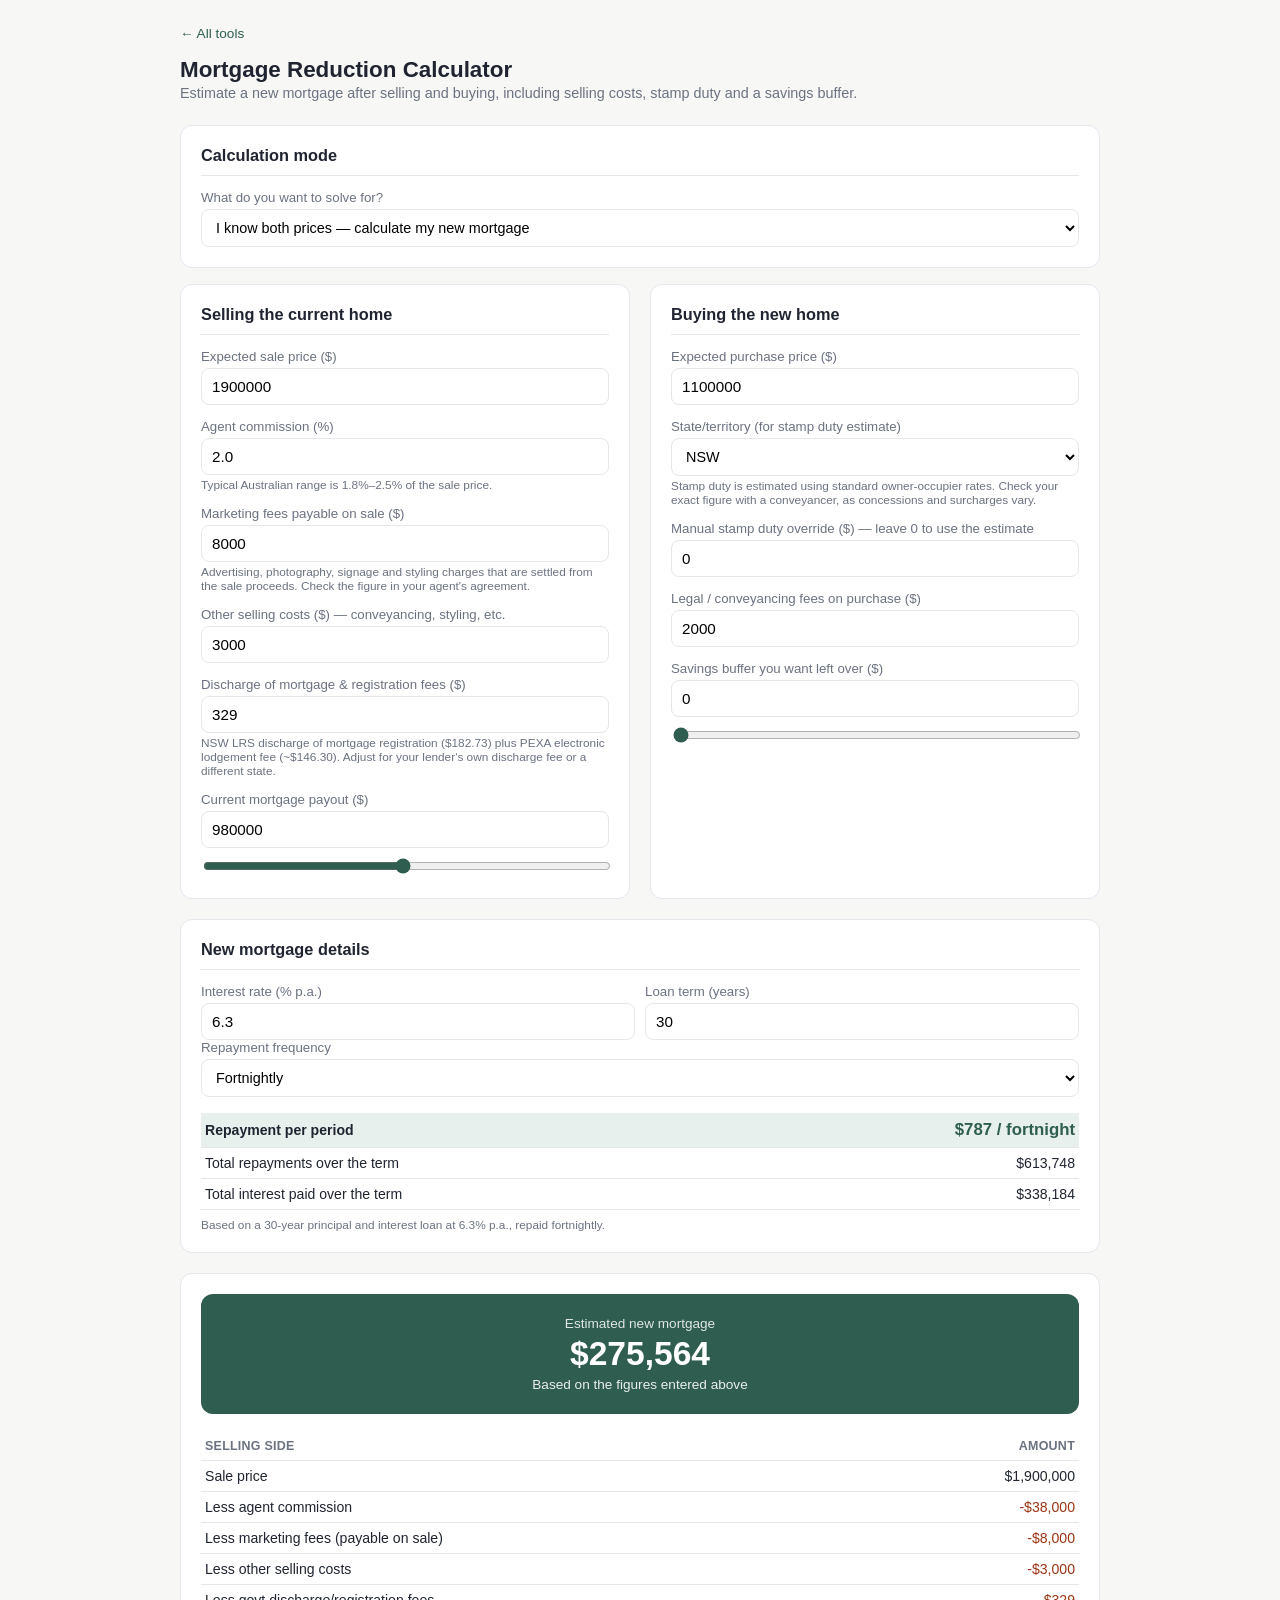
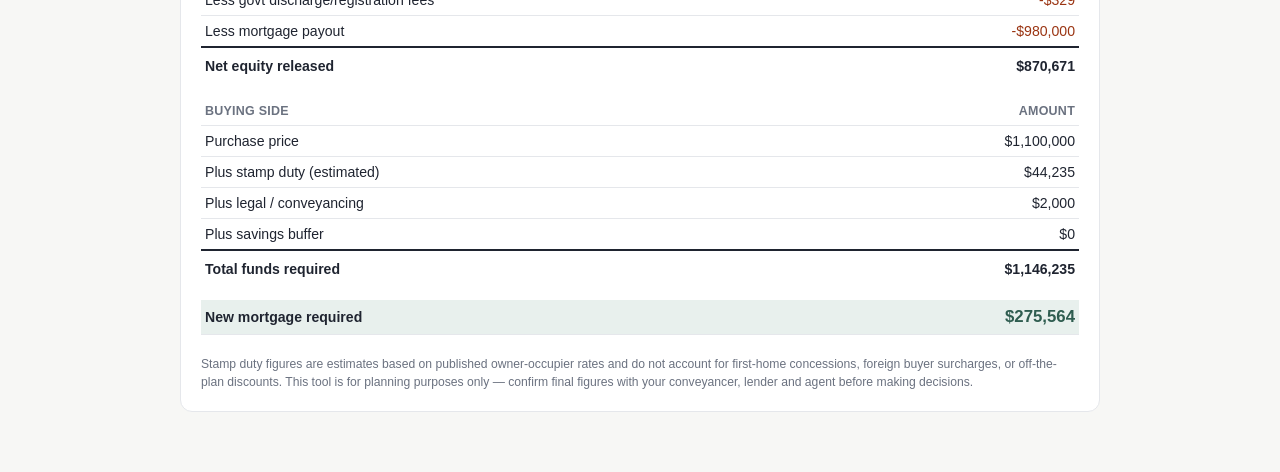
==== public/mortgage-calculator/index.html @ cf16e0ba "Add mortgage reduction calculator as first tool Co-Authored-By: Claude Opus 5.5 <noreply@anthropic.c" ====
<!DOCTYPE html>
<html lang="en-AU">
<head>
<meta charset="UTF-8">
<meta name="viewport" content="width=device-width, initial-scale=1">
<title>Mortgage Reduction Calculator</title>
<style>
  :root {
    --bg: #f7f7f5;
    --card: #ffffff;
    --ink: #1f2430;
    --muted: #6b7280;
    --line: #e5e7eb;
    --accent: #2f5d50;
    --accent-light: #e8f0ed;
    --warn: #9a3412;
    --warn-bg: #fdf2e9;
  }
  * { box-sizing: border-box; }
  body {
    margin: 0;
    font-family: -apple-system, BlinkMacSystemFont, "Segoe UI", Helvetica, Arial, sans-serif;
    background: var(--bg);
    color: var(--ink);
    padding: 24px 16px 60px;
  }
  .wrap { max-width: 920px; margin: 0 auto; }
  .back { font-size: 0.85rem; color: var(--accent); text-decoration: none; }
  .back:hover { text-decoration: underline; }
  h1 { font-size: 1.4rem; margin-bottom: 2px; }
  .sub { color: var(--muted); font-size: 0.9rem; margin-bottom: 24px; }
  .grid {
    display: grid;
    grid-template-columns: 1fr;
    gap: 20px;
  }
  @media (min-width: 760px) {
    .grid { grid-template-columns: 1fr 1fr; }
  }
  .card {
    background: var(--card);
    border: 1px solid var(--line);
    border-radius: 12px;
    padding: 20px;
  }
  .card h2 {
    font-size: 1.02rem;
    margin: 0 0 14px 0;
    padding-bottom: 10px;
    border-bottom: 1px solid var(--line);
  }
  label {
    display: block;
    font-size: 0.83rem;
    color: var(--muted);
    margin-bottom: 4px;
    margin-top: 14px;
  }
  label:first-of-type { margin-top: 0; }
  input[type="number"] {
    width: 100%;
    padding: 9px 10px;
    border: 1px solid var(--line);
    border-radius: 8px;
    font-size: 0.95rem;
    background: #fff;
  }
  input[type="number"]:focus { outline: 2px solid var(--accent); outline-offset: 1px; }
  .row { display: flex; gap: 10px; }
  .row > div { flex: 1; }
  select {
    width: 100%;
    padding: 9px 10px;
    border: 1px solid var(--line);
    border-radius: 8px;
    font-size: 0.9rem;
    background: #fff;
  }
  .hint { font-size: 0.74rem; color: var(--muted); margin-top: 3px; }
  input[type="range"] {
    width: 100%;
    margin-top: 8px;
    accent-color: var(--accent);
  }
  .slider-wrap { margin-top: 2px; }

  .results { grid-column: 1 / -1; }
  .headline {
    background: var(--accent);
    color: #fff;
    border-radius: 12px;
    padding: 22px;
    text-align: center;
    margin-bottom: 18px;
  }
  .headline .label { font-size: 0.85rem; opacity: 0.85; }
  .headline .value { font-size: 2.1rem; font-weight: 700; margin: 4px 0; }
  .headline .range { font-size: 0.85rem; opacity: 0.9; }

  table { width: 100%; border-collapse: collapse; font-size: 0.88rem; }
  th, td { text-align: left; padding: 7px 4px; border-bottom: 1px solid var(--line); }
  th { color: var(--muted); font-weight: 600; font-size: 0.78rem; text-transform: uppercase; letter-spacing: 0.02em; }
  td.num, th.num { text-align: right; font-variant-numeric: tabular-nums; }
  tr.total td { font-weight: 700; border-top: 2px solid var(--ink); border-bottom: none; padding-top: 10px; }
  tr.deduct td.num { color: var(--warn); }
  tr.result td { background: var(--accent-light); font-weight: 700; }
  tr.result td.num { color: var(--accent); font-size: 1.05rem; }

  .note {
    background: var(--warn-bg);
    border: 1px solid #f3d5b5;
    border-radius: 10px;
    padding: 12px 14px;
    font-size: 0.82rem;
    color: #7c2d12;
    margin-top: 16px;
  }
  .footer-note { font-size: 0.76rem; color: var(--muted); margin-top: 20px; line-height: 1.5; }
</style>
</head>
<body>
<div class="wrap">
  <a class="back" href="../">&larr; All tools</a>
  <h1>Mortgage Reduction Calculator</h1>
  <div class="sub">Estimate a new mortgage after selling and buying, including selling costs, stamp duty and a savings buffer.</div>

  <div class="grid">
    <div class="card results" style="margin-bottom:-4px;">
      <h2>Calculation mode</h2>
      <label>What do you want to solve for?</label>
      <select id="calcMode">
        <option value="forward">I know both prices — calculate my new mortgage</option>
        <option value="solveSale">I have a target mortgage & savings goal — calculate the sale price I need</option>
        <option value="solveBuy">I have a target mortgage & savings goal — calculate the purchase budget I can afford</option>
      </select>

      <div id="targetMortgageWrap" style="display:none;">
        <label>How do you want to set your target?</label>
        <select id="targetBasis">
          <option value="amount">I know the mortgage amount I want</option>
          <option value="repayment">I know what I can afford to repay each period</option>
        </select>

        <div id="repaymentTargetWrap" style="display:none;">
          <label id="desiredRepaymentLabel">Desired repayment per fortnight ($)</label>
          <input type="number" id="desiredRepayment" value="1500" step="50">
          <div class="hint">Uses the interest rate, loan term and repayment frequency set in the "New mortgage details" section below.</div>
        </div>

        <label id="targetMortgageLabel">Target new mortgage ($)</label>
        <input type="number" id="targetMortgage" value="300000" step="5000">
        <div class="hint" id="targetMortgageHint" style="display:none;">Calculated from your desired repayment.</div>
      </div>
    </div>

    <div class="card">
      <h2>Selling the current home</h2>
      <label id="salePriceLabel">Expected sale price ($)</label>
      <input type="number" id="salePrice" value="1900000" step="10000">

      <label>Agent commission (%)</label>
      <input type="number" id="agentPct" value="2.0" step="0.1">
      <div class="hint">Typical Australian range is 1.8%–2.5% of the sale price.</div>

      <label>Marketing fees payable on sale ($)</label>
      <input type="number" id="marketingFees" value="8000" step="500">
      <div class="hint">Advertising, photography, signage and styling charges that are settled from the sale proceeds. Check the figure in your agent's agreement.</div>

      <label>Other selling costs ($) — conveyancing, styling, etc.</label>
      <input type="number" id="sellExtra" value="3000" step="500">

      <label>Discharge of mortgage & registration fees ($)</label>
      <input type="number" id="sellGovFees" value="329" step="1">
      <div class="hint">NSW LRS discharge of mortgage registration ($182.73) plus PEXA electronic lodgement fee (~$146.30). Adjust for your lender's own discharge fee or a different state.</div>

      <label>Current mortgage payout ($)</label>
      <input type="number" id="mortgagePayout" value="980000" step="5000">
      <div class="slider-wrap">
        <input type="range" id="mortgagePayoutSlider" min="0" max="2000000" step="5000" value="980000">
      </div>
    </div>

    <div class="card">
      <h2>Buying the new home</h2>
      <label id="buyPriceLabel">Expected purchase price ($)</label>
      <input type="number" id="buyPrice" value="1100000" step="10000">

      <label>State/territory (for stamp duty estimate)</label>
      <select id="state">
        <option value="NSW" selected>NSW</option>
        <option value="VIC">VIC</option>
        <option value="QLD">QLD</option>
        <option value="OTHER">Other / manual entry</option>
      </select>
      <div class="hint">Stamp duty is estimated using standard owner-occupier rates. Check your exact figure with a conveyancer, as concessions and surcharges vary.</div>

      <label>Manual stamp duty override ($) — leave 0 to use the estimate</label>
      <input type="number" id="dutyOverride" value="0" step="1000">

      <label>Legal / conveyancing fees on purchase ($)</label>
      <input type="number" id="buyLegal" value="2000" step="250">

      <label>Savings buffer you want left over ($)</label>
      <input type="number" id="buffer" value="0" step="5000">
      <div class="slider-wrap">
        <input type="range" id="bufferSlider" min="0" max="500000" step="5000" value="0">
      </div>
    </div>

    <div class="card results">
      <h2>New mortgage details</h2>
      <div class="row">
        <div>
          <label>Interest rate (% p.a.)</label>
          <input type="number" id="interestRate" value="6.3" step="0.05">
        </div>
        <div>
          <label>Loan term (years)</label>
          <input type="number" id="loanTerm" value="30" step="1">
        </div>
      </div>
      <label>Repayment frequency</label>
      <select id="repayFreq">
        <option value="12">Monthly</option>
        <option value="26" selected>Fortnightly</option>
        <option value="52">Weekly</option>
      </select>

      <table style="margin-top:16px;">
        <tr class="result"><td>Repayment per period</td><td class="num" id="r_repayment">$0</td></tr>
        <tr><td>Total repayments over the term</td><td class="num" id="r_totalRepaid">$0</td></tr>
        <tr><td>Total interest paid over the term</td><td class="num" id="r_totalInterest">$0</td></tr>
      </table>
      <div class="hint" id="repayHint" style="margin-top:8px;"></div>
    </div>

    <div class="card results">
      <div class="headline">
        <div class="label" id="headlineLabel">Estimated new mortgage</div>
        <div class="value" id="headlineValue">$0</div>
        <div class="range" id="headlineRange"></div>
      </div>

      <table>
        <tr><th>Selling side</th><th class="num">Amount</th></tr>
        <tr><td>Sale price</td><td class="num" id="r_salePrice">$0</td></tr>
        <tr class="deduct"><td>Less agent commission</td><td class="num" id="r_agent">$0</td></tr>
        <tr class="deduct"><td>Less marketing fees (payable on sale)</td><td class="num" id="r_marketing">$0</td></tr>
        <tr class="deduct"><td>Less other selling costs</td><td class="num" id="r_sellExtra">$0</td></tr>
        <tr class="deduct"><td>Less govt discharge/registration fees</td><td class="num" id="r_sellGovFees">$0</td></tr>
        <tr class="deduct"><td>Less mortgage payout</td><td class="num" id="r_payout">$0</td></tr>
        <tr class="total"><td>Net equity released</td><td class="num" id="r_equity">$0</td></tr>
      </table>

      <table style="margin-top:16px;">
        <tr><th>Buying side</th><th class="num">Amount</th></tr>
        <tr><td>Purchase price</td><td class="num" id="r_buyPrice">$0</td></tr>
        <tr><td>Plus stamp duty (estimated)</td><td class="num" id="r_duty">$0</td></tr>
        <tr><td>Plus legal / conveyancing</td><td class="num" id="r_buyLegal">$0</td></tr>
        <tr><td>Plus savings buffer</td><td class="num" id="r_buffer">$0</td></tr>
        <tr class="total"><td>Total funds required</td><td class="num" id="r_totalCost">$0</td></tr>
      </table>

      <table style="margin-top:16px;">
        <tr class="result"><td id="r_finalLabel">New mortgage required</td><td class="num" id="r_final">$0</td></tr>
      </table>

      <div class="note" id="warningNote" style="display:none;"></div>

      <div class="footer-note">
        Stamp duty figures are estimates based on published owner-occupier rates and do not account for first-home concessions, foreign buyer surcharges, or off-the-plan discounts. This tool is for planning purposes only — confirm final figures with your conveyancer, lender and agent before making decisions.
      </div>
    </div>
  </div>
</div>

<script>
function fmt(n) {
  const neg = n < 0;
  n = Math.round(Math.abs(n));
  const s = "$" + n.toLocaleString("en-AU");
  return neg ? "-" + s : s;
}

// Simplified owner-occupier stamp duty estimators (standard rate, no concessions)
function stampDutyNSW(price) {
  if (price <= 16000) return price * 0.0125;
  if (price <= 35000) return 200 + (price - 16000) * 0.015;
  if (price <= 93000) return 485 + (price - 35000) * 0.0175;
  if (price <= 351000) return 1500 + (price - 93000) * 0.035;
  if (price <= 1168000) return 10530 + (price - 351000) * 0.045;
  return 47295 + (price - 1168000) * 0.055;
}
function stampDutyVIC(price) {
  if (price <= 25000) return price * 0.014;
  if (price <= 130000) return 350 + (price - 25000) * 0.024;
  if (price <= 960000) return 2870 + (price - 130000) * 0.06;
  if (price <= 2000000) return price * 0.055;
  return 110000 + (price - 2000000) * 0.065;
}
function stampDutyQLD(price) {
  if (price <= 5000) return 0;
  if (price <= 75000) return (price - 5000) * 0.015;
  if (price <= 540000) return 1050 + (price - 75000) * 0.035;
  if (price <= 1000000) return 17325 + (price - 540000) * 0.045;
  return 38025 + (price - 1000000) * 0.0575;
}

function dutyFor(price, state, dutyOverride) {
  if (dutyOverride > 0) return dutyOverride;
  if (state === "NSW") return stampDutyNSW(price);
  if (state === "VIC") return stampDutyVIC(price);
  if (state === "QLD") return stampDutyQLD(price);
  return 0;
}

// Finds the purchase price P such that P + duty(P) = targetSum, via binary search
// (duty is monotonic increasing in price, so this converges cleanly)
function solveBuyPriceForTotal(targetSum, state, dutyOverride) {
  if (targetSum <= 0) return 0;
  let lo = 0, hi = targetSum;
  for (let i = 0; i < 60; i++) {
    const mid = (lo + hi) / 2;
    const sum = mid + dutyFor(mid, state, dutyOverride);
    if (sum > targetSum) hi = mid; else lo = mid;
  }
  return (lo + hi) / 2;
}

function calc() {
  const mode = document.getElementById('calcMode').value;

  const agentPct = parseFloat(document.getElementById('agentPct').value) || 0;
  const sellExtra = parseFloat(document.getElementById('sellExtra').value) || 0;
  const marketingFees = parseFloat(document.getElementById('marketingFees').value) || 0;
  const sellGovFees = parseFloat(document.getElementById('sellGovFees').value) || 0;
  const mortgagePayout = parseFloat(document.getElementById('mortgagePayout').value) || 0;

  const state = document.getElementById('state').value;
  const dutyOverride = parseFloat(document.getElementById('dutyOverride').value) || 0;
  const buyLegal = parseFloat(document.getElementById('buyLegal').value) || 0;
  const buffer = parseFloat(document.getElementById('buffer').value) || 0;
  let targetMortgage = parseFloat(document.getElementById('targetMortgage').value) || 0;

  // Loan terms (used for repayments, and to work back from a desired repayment)
  const annualRate = parseFloat(document.getElementById('interestRate').value) || 0;
  const termYears = parseFloat(document.getElementById('loanTerm').value) || 0;
  const freq = parseInt(document.getElementById('repayFreq').value) || 12;
  const freqLabel = { 12: "month", 26: "fortnight", 52: "week" }[freq];
  const periodRate = (annualRate / 100) / freq;
  const numPeriods = termYears * freq;

  // If the target is set by repayment, work back to the mortgage that repayment supports
  const targetBasis = document.getElementById('targetBasis').value;
  if (mode !== "forward" && targetBasis === "repayment") {
    const desiredRepayment = parseFloat(document.getElementById('desiredRepayment').value) || 0;
    if (desiredRepayment > 0 && numPeriods > 0) {
      targetMortgage = periodRate === 0
        ? desiredRepayment * numPeriods
        : desiredRepayment * (1 - Math.pow(1 + periodRate, -numPeriods)) / periodRate;
    } else {
      targetMortgage = 0;
    }
    document.getElementById('targetMortgage').value = Math.round(targetMortgage);
  }

  let salePrice = parseFloat(document.getElementById('salePrice').value) || 0;
  let buyPrice = parseFloat(document.getElementById('buyPrice').value) || 0;
  let newMortgage, duty;

  if (mode === "solveSale") {
    // Fixed: buyPrice, targetMortgage, buffer. Solve: salePrice.
    duty = dutyFor(buyPrice, state, dutyOverride);
    const totalCost = buyPrice + duty + buyLegal + buffer;
    const requiredNetEquity = totalCost - targetMortgage;
    const factor = 1 - (agentPct / 100);
    salePrice = factor > 0 ? (requiredNetEquity + sellExtra + marketingFees + sellGovFees + mortgagePayout) / factor : 0;
    salePrice = Math.max(salePrice, 0);
    document.getElementById('salePrice').value = Math.round(salePrice);
    newMortgage = targetMortgage;
  } else if (mode === "solveBuy") {
    // Fixed: salePrice, targetMortgage, buffer. Solve: buyPrice.
    const agentFee = salePrice * (agentPct / 100);
    const netEquity = salePrice - agentFee - sellExtra - marketingFees - sellGovFees - mortgagePayout;
    const totalFunds = netEquity + targetMortgage;
    const targetSum = totalFunds - buyLegal - buffer;
    buyPrice = solveBuyPriceForTotal(targetSum, state, dutyOverride);
    duty = dutyFor(buyPrice, state, dutyOverride);
    document.getElementById('buyPrice').value = Math.round(buyPrice);
    newMortgage = targetMortgage;
  } else {
    // Forward mode: fixed salePrice & buyPrice, solve newMortgage.
    duty = dutyFor(buyPrice, state, dutyOverride);
  }

  const agentFee = salePrice * (agentPct / 100);
  const netEquity = salePrice - agentFee - sellExtra - marketingFees - sellGovFees - mortgagePayout;
  const totalCost = buyPrice + duty + buyLegal + buffer;
  if (mode === "forward") newMortgage = totalCost - netEquity;

  document.getElementById('r_salePrice').textContent = fmt(salePrice);
  document.getElementById('r_agent').textContent = "-" + fmt(agentFee);
  document.getElementById('r_marketing').textContent = "-" + fmt(marketingFees);
  document.getElementById('r_sellExtra').textContent = "-" + fmt(sellExtra);
  document.getElementById('r_sellGovFees').textContent = "-" + fmt(sellGovFees);
  document.getElementById('r_payout').textContent = "-" + fmt(mortgagePayout);
  document.getElementById('r_equity').textContent = fmt(netEquity);

  document.getElementById('r_buyPrice').textContent = fmt(buyPrice);
  document.getElementById('r_duty').textContent = fmt(duty) + (dutyOverride > 0 ? " (manual)" : (state === "OTHER" ? " (enter manually)" : ""));
  document.getElementById('r_buyLegal').textContent = fmt(buyLegal);
  document.getElementById('r_buffer').textContent = fmt(buffer);
  document.getElementById('r_totalCost').textContent = fmt(totalCost);

  const loanAmount = Math.max(newMortgage, 0);

  // Labels change depending on mode
  const headlineLabel = document.getElementById('headlineLabel');
  const finalLabel = document.getElementById('r_finalLabel');
  if (mode === "solveSale") {
    headlineLabel.textContent = "Sale price you need";
    finalLabel.textContent = "New mortgage (target, fixed)";
    document.getElementById('r_final').textContent = fmt(targetMortgage);
    document.getElementById('headlineValue').textContent = fmt(salePrice);
  } else if (mode === "solveBuy") {
    headlineLabel.textContent = "Purchase budget you can afford";
    finalLabel.textContent = "New mortgage (target, fixed)";
    document.getElementById('r_final').textContent = fmt(targetMortgage);
    document.getElementById('headlineValue').textContent = fmt(buyPrice);
  } else {
    headlineLabel.textContent = "Estimated new mortgage";
    finalLabel.textContent = "New mortgage required";
    document.getElementById('r_final').textContent = fmt(loanAmount);
    document.getElementById('headlineValue').textContent = fmt(loanAmount);
  }

  // Repayment calculation (principal & interest, standard amortisation)
  const repayAmount = (mode === "forward") ? loanAmount : Math.max(targetMortgage, 0);
  let repayment = 0;
  if (repayAmount > 0 && numPeriods > 0) {
    if (periodRate === 0) {
      repayment = repayAmount / numPeriods;
    } else {
      repayment = repayAmount * (periodRate * Math.pow(1 + periodRate, numPeriods)) / (Math.pow(1 + periodRate, numPeriods) - 1);
    }
  }
  const totalRepaid = repayment * numPeriods;
  const totalInterest = totalRepaid - repayAmount;

  document.getElementById('r_repayment').textContent = fmt(repayment) + " / " + freqLabel;
  document.getElementById('r_totalRepaid').textContent = fmt(totalRepaid);
  document.getElementById('r_totalInterest').textContent = fmt(totalInterest);
  document.getElementById('repayHint').textContent = repayAmount > 0
    ? "Based on a " + termYears + "-year principal and interest loan at " + annualRate + "% p.a., repaid " + freqLabel + "ly."
    : "No mortgage required on these figures, so there's nothing to repay.";

  const warningNote = document.getElementById('warningNote');
  if (mode === "forward" && newMortgage < 0) {
    warningNote.style.display = 'block';
    warningNote.textContent = "On these figures you'd have surplus funds of " + fmt(Math.abs(newMortgage)) + " left over after the purchase, rather than needing a mortgage.";
    document.getElementById('headlineRange').textContent = "Surplus of " + fmt(Math.abs(newMortgage)) + " on top of the buffer";
  } else {
    warningNote.style.display = 'none';
    document.getElementById('headlineRange').textContent = mode === "forward" ? "Based on the figures entered above" : "Sale/purchase price to hit your target mortgage & buffer";
  }

  if (state === "OTHER" && dutyOverride === 0) {
    warningNote.style.display = 'block';
    warningNote.textContent = "No stamp duty estimate is available for the selected state — enter a manual figure above for an accurate result.";
  }
}

function applyModeUI() {
  const mode = document.getElementById('calcMode').value;
  document.getElementById('targetMortgageWrap').style.display = (mode === "forward") ? 'none' : 'block';

  const byRepayment = document.getElementById('targetBasis').value === "repayment";
  document.getElementById('repaymentTargetWrap').style.display = byRepayment ? 'block' : 'none';
  document.getElementById('targetMortgage').readOnly = byRepayment;
  document.getElementById('targetMortgageHint').style.display = byRepayment ? 'block' : 'none';
  document.getElementById('targetMortgageLabel').textContent = byRepayment
    ? "Mortgage this repayment supports (calculated)" : "Target new mortgage ($)";
  const freqText = { 12: "month", 26: "fortnight", 52: "week" }[parseInt(document.getElementById('repayFreq').value) || 12];
  document.getElementById('desiredRepaymentLabel').textContent = "Desired repayment per " + freqText + " ($)";

  const salePriceInput = document.getElementById('salePrice');
  const buyPriceInput = document.getElementById('buyPrice');
  salePriceInput.readOnly = (mode === "solveSale");
  buyPriceInput.readOnly = (mode === "solveBuy");

  document.getElementById('salePriceLabel').textContent = (mode === "solveSale")
    ? "Sale price needed (calculated)" : "Expected sale price ($)";
  document.getElementById('buyPriceLabel').textContent = (mode === "solveBuy")
    ? "Purchase budget (calculated)" : "Expected purchase price ($)";

  calc();
}

document.getElementById('calcMode').addEventListener('change', applyModeUI);
document.getElementById('targetBasis').addEventListener('change', applyModeUI);
document.getElementById('repayFreq').addEventListener('change', applyModeUI);

document.querySelectorAll('input, select').forEach(el => {
  el.addEventListener('input', calc);
  el.addEventListener('change', calc);
});

// Keep the mortgage payout number field and slider in sync
const mortgageNum = document.getElementById('mortgagePayout');
const mortgageSlider = document.getElementById('mortgagePayoutSlider');
mortgageNum.addEventListener('input', () => { mortgageSlider.value = mortgageNum.value; });
mortgageSlider.addEventListener('input', () => { mortgageNum.value = mortgageSlider.value; calc(); });

// Keep the buffer number field and slider in sync
const bufferNum = document.getElementById('buffer');
const bufferSlider = document.getElementById('bufferSlider');
bufferNum.addEventListener('input', () => { bufferSlider.value = bufferNum.value; });
bufferSlider.addEventListener('input', () => { bufferNum.value = bufferSlider.value; calc(); });

applyModeUI();
</script>
</body>
</html>
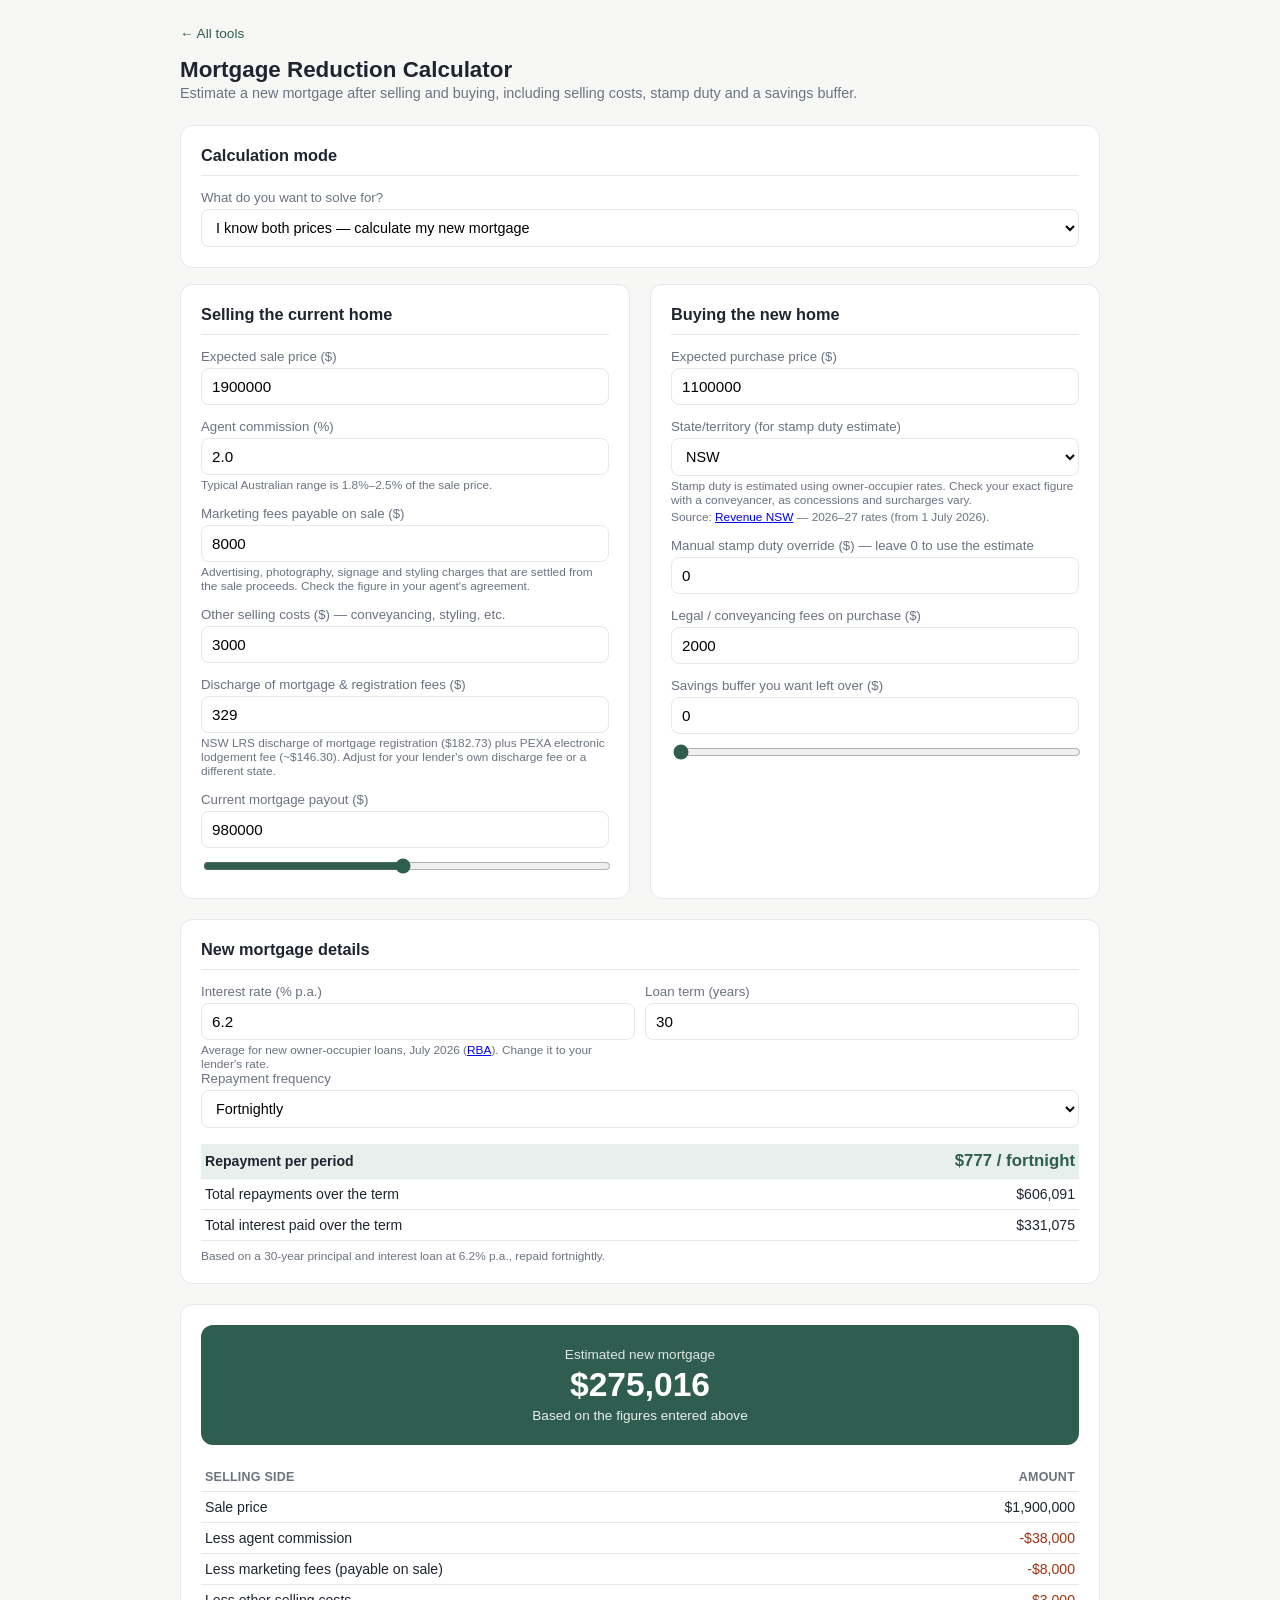
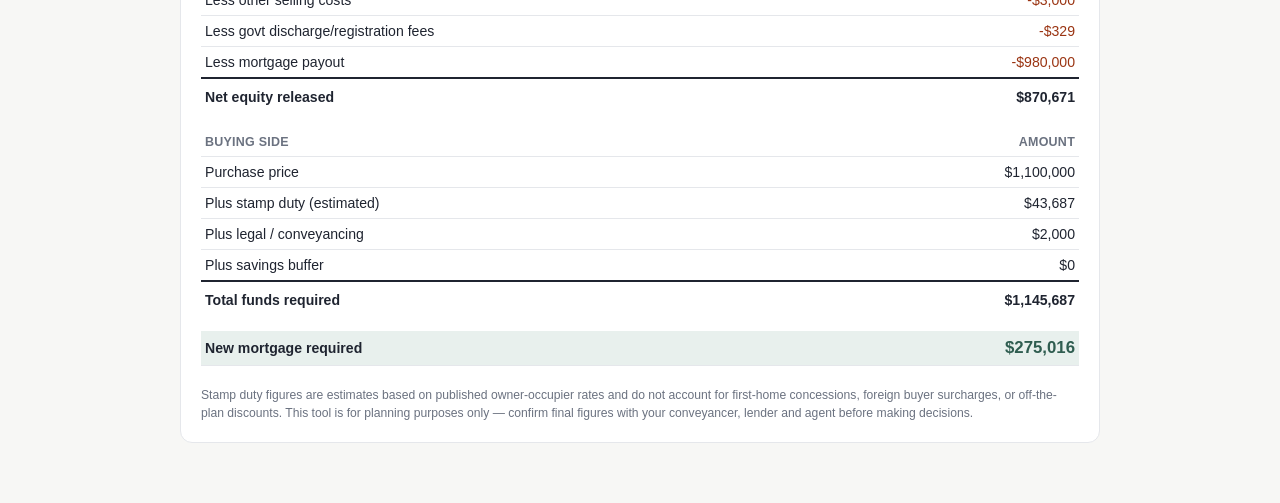
==== commit d8e6d3f5: "Mortgage calculator: live RBA average rate, updated stamp duty with sources - Monthly GitHub Action " ====
--- a/public/mortgage-calculator/index.html
+++ b/public/mortgage-calculator/index.html
@@ -192,7 +192,8 @@
         <option value="QLD">QLD</option>
         <option value="OTHER">Other / manual entry</option>
       </select>
-      <div class="hint">Stamp duty is estimated using standard owner-occupier rates. Check your exact figure with a conveyancer, as concessions and surcharges vary.</div>
+      <div class="hint">Stamp duty is estimated using owner-occupier rates. Check your exact figure with a conveyancer, as concessions and surcharges vary.</div>
+      <div class="hint" id="dutySource"></div>
 
       <label>Manual stamp duty override ($) — leave 0 to use the estimate</label>
       <input type="number" id="dutyOverride" value="0" step="1000">
@@ -213,6 +214,7 @@
         <div>
           <label>Interest rate (% p.a.)</label>
           <input type="number" id="interestRate" value="6.3" step="0.05">
+          <div class="hint" id="rateSource"></div>
         </div>
         <div>
           <label>Loan term (years)</label>
@@ -282,28 +284,40 @@
   return neg ? "-" + s : s;
 }
 
-// Simplified owner-occupier stamp duty estimators (standard rate, no concessions)
+// Owner-occupier stamp duty estimators, checked against each revenue office on 7 Oct 2026.
+// No first-home concessions or foreign buyer surcharges. Update when the official rates change.
+const DUTY_SOURCES = {
+  NSW: { asAt: "2026–27 rates (from 1 July 2026)", url: "https://www.revenue.nsw.gov.au/taxes-duties-levies-royalties/transfer-duty/understanding-transfer-duty/calculate-transfer-duty", name: "Revenue NSW" },
+  VIC: { asAt: "rates for contracts from 1 July 2021, incl. principal place of residence concession", url: "https://www.sro.vic.gov.au/about-us/rates-and-statistics/current-rates", name: "State Revenue Office Victoria" },
+  QLD: { asAt: "home concession rates", url: "https://qro.qld.gov.au/duties/transfer-duty/calculate/concession-rates/", name: "Queensland Revenue Office" }
+};
+
+// NSW general transfer duty plus premium duty, 1 July 2026 – 30 June 2027 (thresholds are CPI-indexed each July)
 function stampDutyNSW(price) {
-  if (price <= 16000) return price * 0.0125;
-  if (price <= 35000) return 200 + (price - 16000) * 0.015;
-  if (price <= 93000) return 485 + (price - 35000) * 0.0175;
-  if (price <= 351000) return 1500 + (price - 93000) * 0.035;
-  if (price <= 1168000) return 10530 + (price - 351000) * 0.045;
-  return 47295 + (price - 1168000) * 0.055;
-}
+  if (price <= 18000) return Math.max(price * 0.0125, 20);
+  if (price <= 38000) return 225 + (price - 18000) * 0.015;
+  if (price <= 103000) return 525 + (price - 38000) * 0.0175;
+  if (price <= 387000) return 1662 + (price - 103000) * 0.035;
+  if (price <= 1290000) return 11602 + (price - 387000) * 0.045;
+  if (price <= 3870000) return 52237 + (price - 1290000) * 0.055;
+  return 194137 + (price - 3870000) * 0.07;
+}
+// VIC general rates, with the principal place of residence (PPR) concession between $130,000 and $550,000
 function stampDutyVIC(price) {
   if (price <= 25000) return price * 0.014;
   if (price <= 130000) return 350 + (price - 25000) * 0.024;
+  if (price <= 440000) return 2870 + (price - 130000) * 0.05;   // PPR concession
+  if (price <= 550000) return 18370 + (price - 440000) * 0.06;  // PPR concession
   if (price <= 960000) return 2870 + (price - 130000) * 0.06;
   if (price <= 2000000) return price * 0.055;
   return 110000 + (price - 2000000) * 0.065;
 }
+// QLD home concession rates (buying a home you will live in)
 function stampDutyQLD(price) {
-  if (price <= 5000) return 0;
-  if (price <= 75000) return (price - 5000) * 0.015;
-  if (price <= 540000) return 1050 + (price - 75000) * 0.035;
-  if (price <= 1000000) return 17325 + (price - 540000) * 0.045;
-  return 38025 + (price - 1000000) * 0.0575;
+  if (price <= 350000) return price * 0.01;
+  if (price <= 540000) return 3500 + (price - 350000) * 0.035;
+  if (price <= 1000000) return 10150 + (price - 540000) * 0.045;
+  return 30850 + (price - 1000000) * 0.0575;
 }
 
 function dutyFor(price, state, dutyOverride) {
@@ -464,6 +478,18 @@
     document.getElementById('headlineRange').textContent = mode === "forward" ? "Based on the figures entered above" : "Sale/purchase price to hit your target mortgage & buffer";
   }
 
+  const src = DUTY_SOURCES[state];
+  const dutySource = document.getElementById('dutySource');
+  dutySource.replaceChildren();
+  if (src) {
+    const link = document.createElement('a');
+    link.href = src.url;
+    link.target = '_blank';
+    link.rel = 'noopener';
+    link.textContent = src.name;
+    dutySource.append("Source: ", link, " — " + src.asAt + ".");
+  }
+
   if (state === "OTHER" && dutyOverride === 0) {
     warningNote.style.display = 'block';
     warningNote.textContent = "No stamp duty estimate is available for the selected state — enter a manual figure above for an accurate result.";
@@ -518,6 +544,25 @@
 bufferSlider.addEventListener('input', () => { bufferNum.value = bufferSlider.value; calc(); });
 
 applyModeUI();
+
+// Pre-fill the interest rate with the RBA's latest average, saved monthly into rates.json.
+// If it can't be loaded, the default rate above is kept.
+fetch('rates.json', { cache: 'no-cache' })
+  .then(r => r.ok ? r.json() : Promise.reject())
+  .then(data => {
+    if (typeof data.rate !== 'number') return;
+    document.getElementById('interestRate').value = data.rate;
+    const link = document.createElement('a');
+    link.href = data.sourceUrl;
+    link.target = '_blank';
+    link.rel = 'noopener';
+    link.textContent = 'RBA';
+    document.getElementById('rateSource').append(
+      "Average for new owner-occupier loans, " + data.month + " (", link, "). Change it to your lender's rate."
+    );
+    calc();
+  })
+  .catch(() => {});
 </script>
 </body>
 </html>
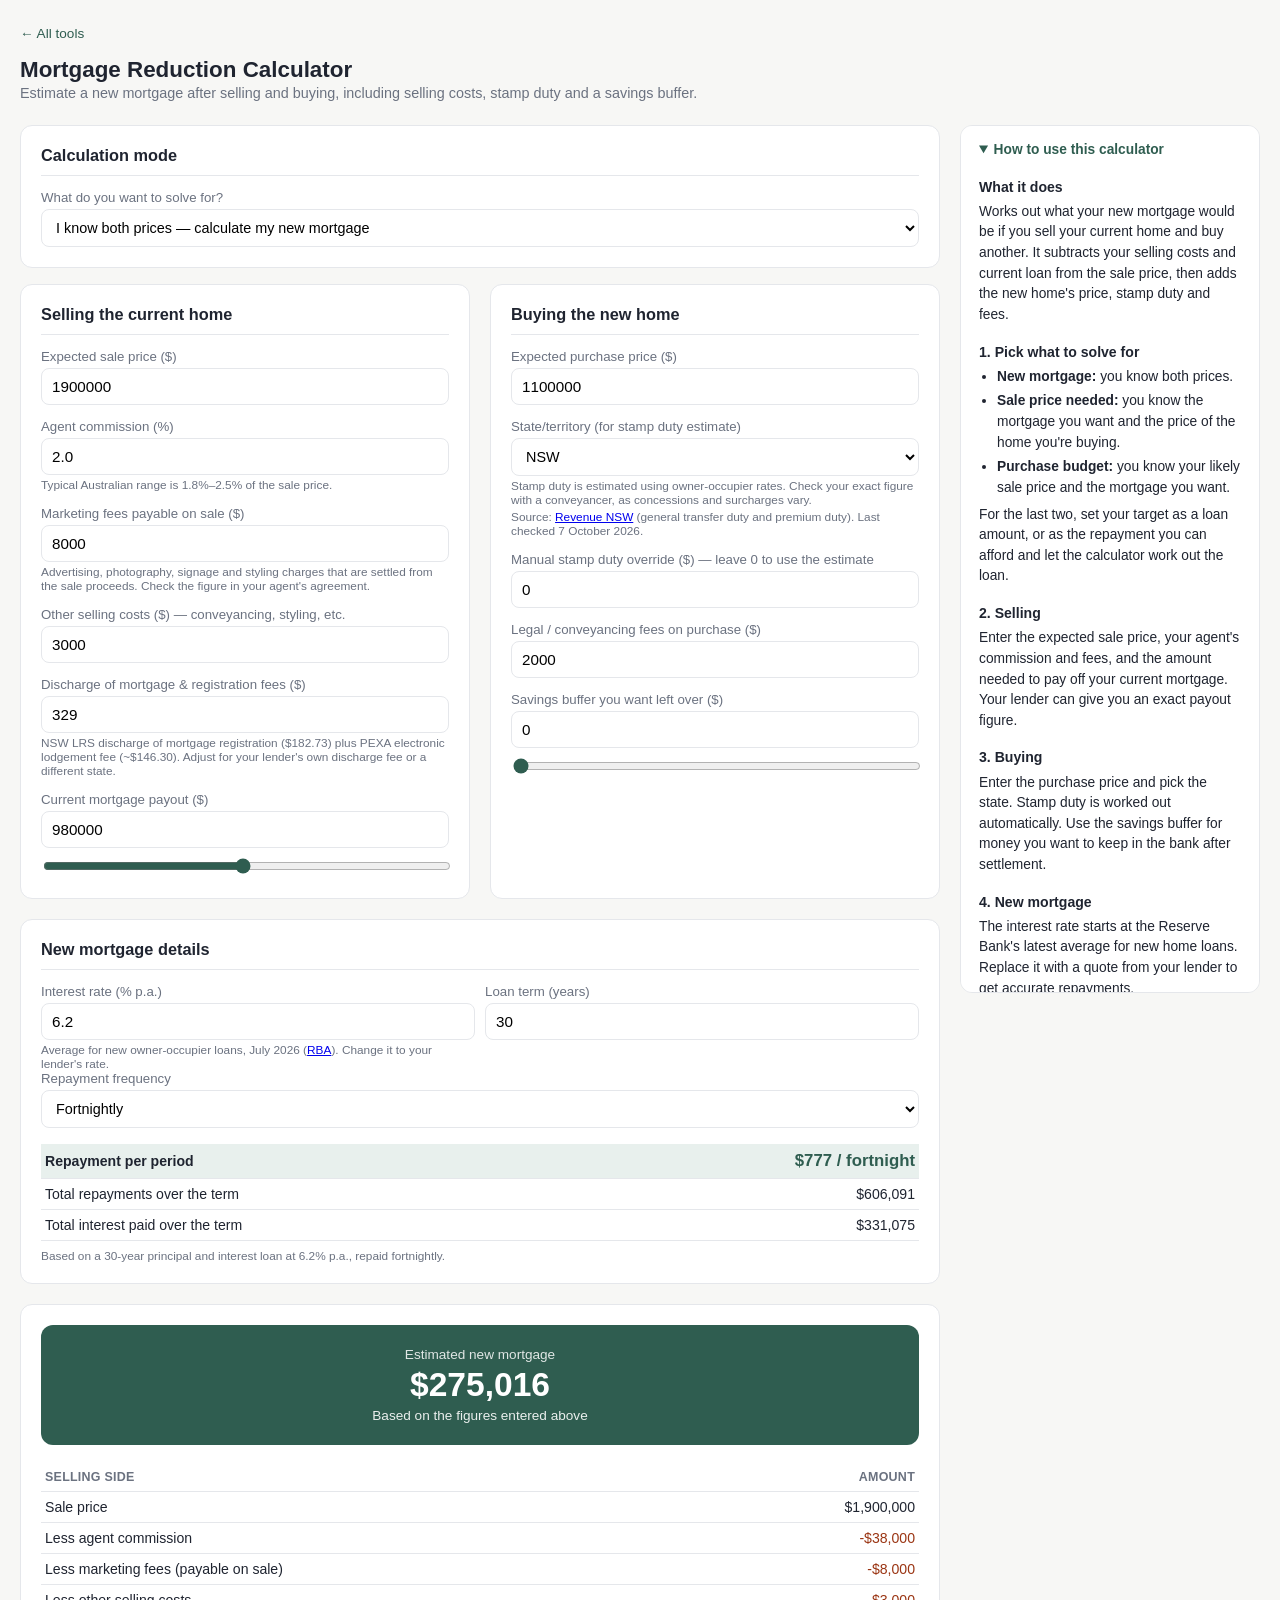
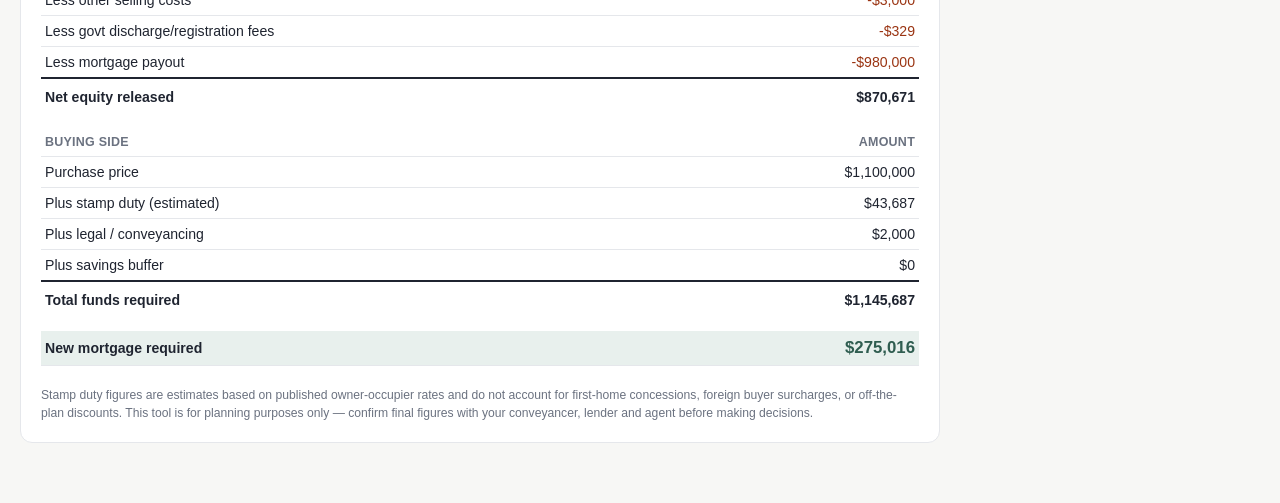
==== commit 16d1c896: "Mortgage calculator: help guide, auto-updated stamp duty - Add a how-to guide (sidebar on wide scree" ====
--- a/public/mortgage-calculator/index.html
+++ b/public/mortgage-calculator/index.html
@@ -25,6 +25,29 @@
     padding: 24px 16px 60px;
   }
   .wrap { max-width: 920px; margin: 0 auto; }
+
+  /* Guide: a sticky sidebar on wide screens, a collapsible panel above the calculator on narrow ones */
+  .layout { display: flex; flex-direction: column; gap: 20px; }
+  .guide {
+    background: var(--card);
+    border: 1px solid var(--line);
+    border-radius: 12px;
+    padding: 14px 18px;
+    font-size: 0.86rem;
+    line-height: 1.5;
+  }
+  .guide summary { font-weight: 600; cursor: pointer; color: var(--accent); }
+  .guide h3 { font-size: 0.88rem; margin: 16px 0 4px; }
+  .guide p { margin: 0 0 6px; }
+  .guide ul { margin: 0 0 6px; padding-left: 18px; }
+  .guide li { margin-bottom: 4px; }
+  @media (min-width: 1180px) {
+    .wrap { max-width: 1240px; }
+    .layout { flex-direction: row-reverse; align-items: flex-start; }
+    .layout > .grid { flex: 1; min-width: 0; }
+    .guide-wrap { width: 300px; flex-shrink: 0; position: sticky; top: 16px; }
+    .guide { max-height: calc(100vh - 32px); overflow-y: auto; }
+  }
   .back { font-size: 0.85rem; color: var(--accent); text-decoration: none; }
   .back:hover { text-decoration: underline; }
   h1 { font-size: 1.4rem; margin-bottom: 2px; }
@@ -123,6 +146,48 @@
   <a class="back" href="../">&larr; All tools</a>
   <h1>Mortgage Reduction Calculator</h1>
   <div class="sub">Estimate a new mortgage after selling and buying, including selling costs, stamp duty and a savings buffer.</div>
+
+  <div class="layout">
+  <aside class="guide-wrap">
+    <details class="guide" id="guide" open>
+      <summary>How to use this calculator</summary>
+
+      <h3>What it does</h3>
+      <p>Works out what your new mortgage would be if you sell your current home and buy another. It subtracts your selling costs and current loan from the sale price, then adds the new home's price, stamp duty and fees.</p>
+
+      <h3>1. Pick what to solve for</h3>
+      <ul>
+        <li><b>New mortgage:</b> you know both prices.</li>
+        <li><b>Sale price needed:</b> you know the mortgage you want and the price of the home you're buying.</li>
+        <li><b>Purchase budget:</b> you know your likely sale price and the mortgage you want.</li>
+      </ul>
+      <p>For the last two, set your target as a loan amount, or as the repayment you can afford and let the calculator work out the loan.</p>
+
+      <h3>2. Selling</h3>
+      <p>Enter the expected sale price, your agent's commission and fees, and the amount needed to pay off your current mortgage. Your lender can give you an exact payout figure.</p>
+
+      <h3>3. Buying</h3>
+      <p>Enter the purchase price and pick the state. Stamp duty is worked out automatically. Use the savings buffer for money you want to keep in the bank after settlement.</p>
+
+      <h3>4. New mortgage</h3>
+      <p>The interest rate starts at the Reserve Bank's latest average for new home loans. Replace it with a quote from your lender to get accurate repayments.</p>
+
+      <h3>Where the numbers come from</h3>
+      <ul>
+        <li><b>Stamp duty:</b> rates for buying a home you'll live in, checked against each state revenue office every month. Victoria and Queensland include their home buyer concessions.</li>
+        <li><b>Interest rate:</b> the RBA's average for new owner-occupier loans, updated monthly.</li>
+      </ul>
+
+      <h3>First home buyers</h3>
+      <p>Not covered, and not needed. This calculator assumes you're selling a home you own, and in NSW, VIC and QLD you're only a first home buyer if you've never owned a home in Australia.</p>
+
+      <h3>Not included</h3>
+      <p>Lenders mortgage insurance, bridging finance, lender application fees, moving costs, and council or water rate adjustments at settlement. Add any you expect to "Other selling costs" or "Legal / conveyancing fees".</p>
+
+      <h3>Your privacy</h3>
+      <p>Everything is calculated in your browser. Nothing you enter is saved or sent anywhere.</p>
+    </details>
+  </aside>
 
   <div class="grid">
     <div class="card results" style="margin-bottom:-4px;">
@@ -274,6 +339,7 @@
       </div>
     </div>
   </div>
+  </div>
 </div>
 
 <script>
@@ -284,48 +350,18 @@
   return neg ? "-" + s : s;
 }
 
-// Owner-occupier stamp duty estimators, checked against each revenue office on 7 Oct 2026.
-// No first-home concessions or foreign buyer surcharges. Update when the official rates change.
-const DUTY_SOURCES = {
-  NSW: { asAt: "2026–27 rates (from 1 July 2026)", url: "https://www.revenue.nsw.gov.au/taxes-duties-levies-royalties/transfer-duty/understanding-transfer-duty/calculate-transfer-duty", name: "Revenue NSW" },
-  VIC: { asAt: "rates for contracts from 1 July 2021, incl. principal place of residence concession", url: "https://www.sro.vic.gov.au/about-us/rates-and-statistics/current-rates", name: "State Revenue Office Victoria" },
-  QLD: { asAt: "home concession rates", url: "https://qro.qld.gov.au/duties/transfer-duty/calculate/concession-rates/", name: "Queensland Revenue Office" }
-};
-
-// NSW general transfer duty plus premium duty, 1 July 2026 – 30 June 2027 (thresholds are CPI-indexed each July)
-function stampDutyNSW(price) {
-  if (price <= 18000) return Math.max(price * 0.0125, 20);
-  if (price <= 38000) return 225 + (price - 18000) * 0.015;
-  if (price <= 103000) return 525 + (price - 38000) * 0.0175;
-  if (price <= 387000) return 1662 + (price - 103000) * 0.035;
-  if (price <= 1290000) return 11602 + (price - 387000) * 0.045;
-  if (price <= 3870000) return 52237 + (price - 1290000) * 0.055;
-  return 194137 + (price - 3870000) * 0.07;
-}
-// VIC general rates, with the principal place of residence (PPR) concession between $130,000 and $550,000
-function stampDutyVIC(price) {
-  if (price <= 25000) return price * 0.014;
-  if (price <= 130000) return 350 + (price - 25000) * 0.024;
-  if (price <= 440000) return 2870 + (price - 130000) * 0.05;   // PPR concession
-  if (price <= 550000) return 18370 + (price - 440000) * 0.06;  // PPR concession
-  if (price <= 960000) return 2870 + (price - 130000) * 0.06;
-  if (price <= 2000000) return price * 0.055;
-  return 110000 + (price - 2000000) * 0.065;
-}
-// QLD home concession rates (buying a home you will live in)
-function stampDutyQLD(price) {
-  if (price <= 350000) return price * 0.01;
-  if (price <= 540000) return 3500 + (price - 350000) * 0.035;
-  if (price <= 1000000) return 10150 + (price - 540000) * 0.045;
-  return 30850 + (price - 1000000) * 0.0575;
-}
+// Owner-occupier stamp duty rates, loaded from stamp-duty.json. That file is refreshed monthly
+// from each state revenue office by scripts/update_stamp_duty.py (no first-home concessions or
+// foreign buyer surcharges). Each bracket: duty = base + rate × (price − over), at least min.
+let dutyData = null;
+let dutyLoadFailed = false;
 
 function dutyFor(price, state, dutyOverride) {
   if (dutyOverride > 0) return dutyOverride;
-  if (state === "NSW") return stampDutyNSW(price);
-  if (state === "VIC") return stampDutyVIC(price);
-  if (state === "QLD") return stampDutyQLD(price);
-  return 0;
+  const s = dutyData && dutyData.states[state];
+  if (!s) return 0;
+  const b = s.brackets.find(b => b.upTo === null || price <= b.upTo);
+  return Math.max(b.base + b.rate * Math.max(price - b.over, 0), b.min || 0);
 }
 
 // Finds the purchase price P such that P + duty(P) = targetSum, via binary search
@@ -478,7 +514,7 @@
     document.getElementById('headlineRange').textContent = mode === "forward" ? "Based on the figures entered above" : "Sale/purchase price to hit your target mortgage & buffer";
   }
 
-  const src = DUTY_SOURCES[state];
+  const src = dutyData && dutyData.states[state];
   const dutySource = document.getElementById('dutySource');
   dutySource.replaceChildren();
   if (src) {
@@ -487,12 +523,18 @@
     link.target = '_blank';
     link.rel = 'noopener';
     link.textContent = src.name;
-    dutySource.append("Source: ", link, " — " + src.asAt + ".");
+    const checked = new Date(dutyData.checked).toLocaleDateString("en-AU", { day: "numeric", month: "long", year: "numeric" });
+    dutySource.append("Source: ", link, " (" + src.basis + "). Last checked " + checked + ".");
   }
 
   if (state === "OTHER" && dutyOverride === 0) {
     warningNote.style.display = 'block';
     warningNote.textContent = "No stamp duty estimate is available for the selected state — enter a manual figure above for an accurate result.";
+  } else if (state !== "OTHER" && dutyOverride === 0 && !dutyData) {
+    warningNote.style.display = 'block';
+    warningNote.textContent = dutyLoadFailed
+      ? "Stamp duty rates couldn't be loaded. Refresh the page, or enter a manual stamp duty figure above."
+      : "Loading stamp duty rates…";
   }
 }
 
@@ -544,6 +586,15 @@
 bufferSlider.addEventListener('input', () => { bufferNum.value = bufferSlider.value; calc(); });
 
 applyModeUI();
+
+// Start the guide collapsed on narrow screens so the calculator is visible first.
+if (!window.matchMedia('(min-width: 1180px)').matches) document.getElementById('guide').open = false;
+
+fetch('stamp-duty.json', { cache: 'no-cache' })
+  .then(r => r.ok ? r.json() : Promise.reject())
+  .then(data => { dutyData = data; })
+  .catch(() => { dutyLoadFailed = true; })
+  .finally(calc);
 
 // Pre-fill the interest rate with the RBA's latest average, saved monthly into rates.json.
 // If it can't be loaded, the default rate above is kept.
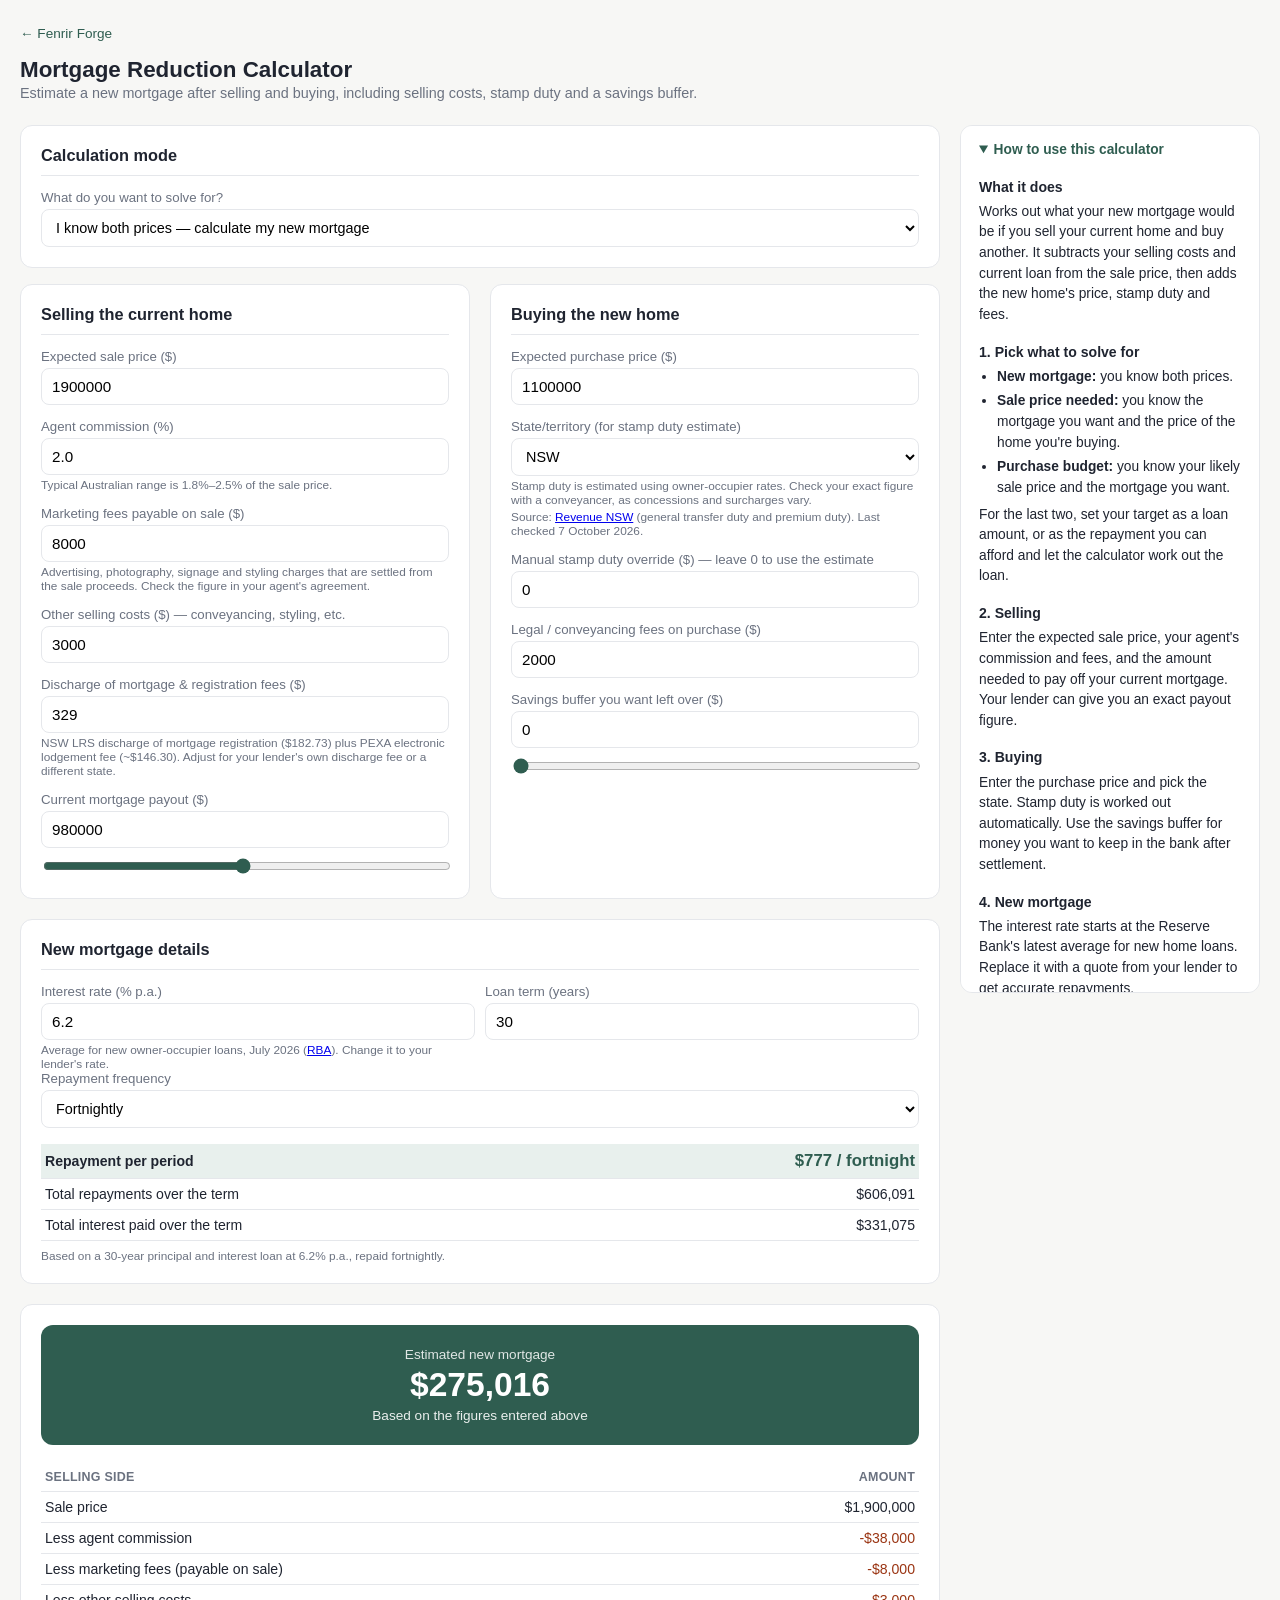
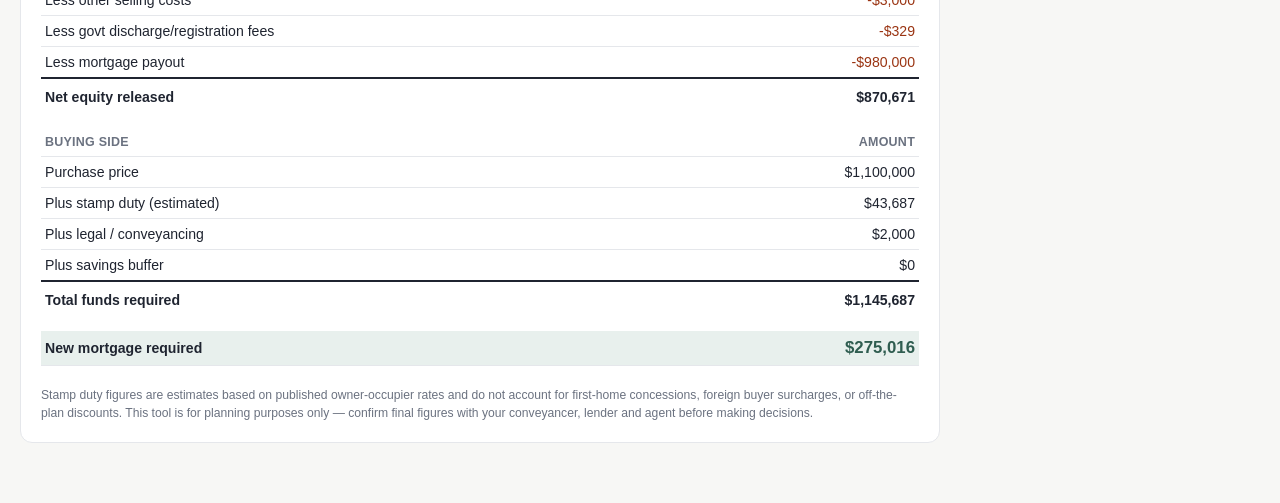
==== commit 8276063e: "Rebrand home page as Fenrir Forge with shield logo and favicon Co-Authored-By: Claude Opus 5.5 <nore" ====
--- a/public/mortgage-calculator/index.html
+++ b/public/mortgage-calculator/index.html
@@ -3,7 +3,8 @@
 <head>
 <meta charset="UTF-8">
 <meta name="viewport" content="width=device-width, initial-scale=1">
-<title>Mortgage Reduction Calculator</title>
+<title>Mortgage Reduction Calculator · Fenrir Forge</title>
+<link rel="icon" href="../logo.svg" type="image/svg+xml">
 <style>
   :root {
     --bg: #f7f7f5;
@@ -143,7 +144,7 @@
 </head>
 <body>
 <div class="wrap">
-  <a class="back" href="../">&larr; All tools</a>
+  <a class="back" href="../">&larr; Fenrir Forge</a>
   <h1>Mortgage Reduction Calculator</h1>
   <div class="sub">Estimate a new mortgage after selling and buying, including selling costs, stamp duty and a savings buffer.</div>
 
